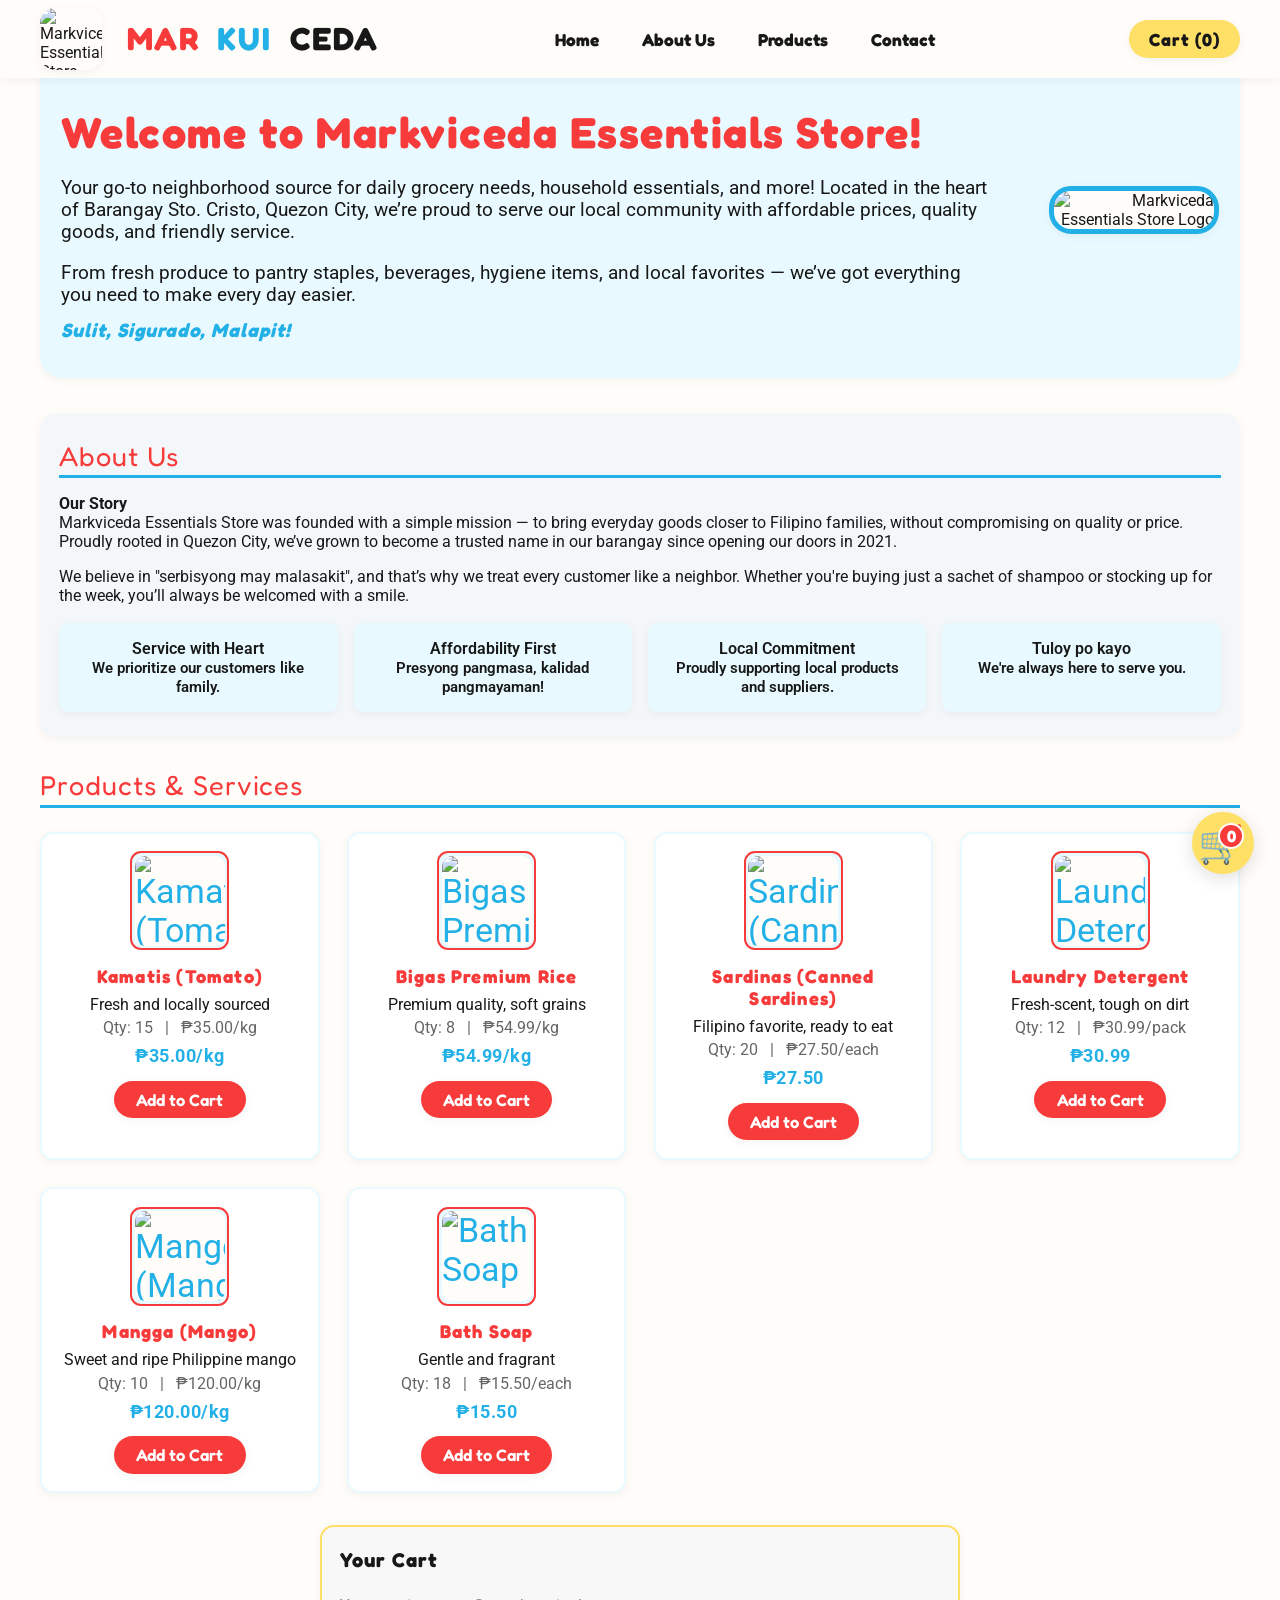
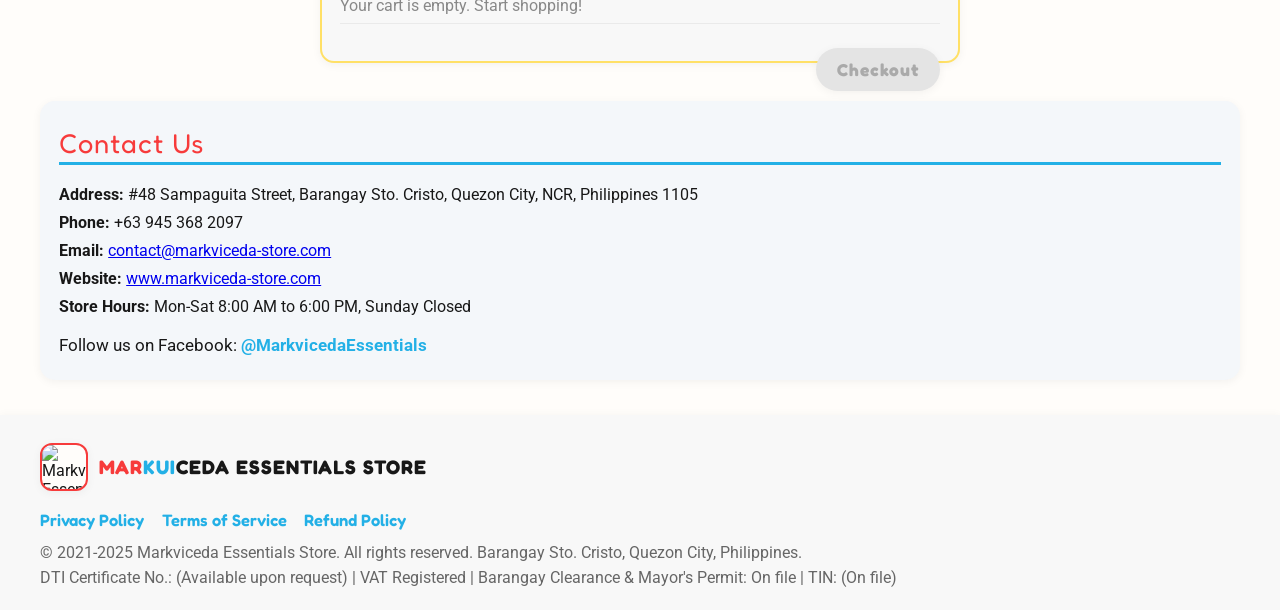
==== index.html @ cd75ea2c "index.html" ====
<!DOCTYPE html>
<html lang="en">
<head>
  <meta charset="UTF-8">
  <title>Markviceda Essentials Store | Grocery Retail Quezon City</title>
  <meta name="viewport" content="width=device-width,initial-scale=1">
  <meta name="description" content="Markviceda Essentials Store is your go-to neighborhood grocery in Quezon City for daily essentials, fresh produce, household items, and more.">
  <link rel="icon" type="image/png" href="image/FAVICON.png">
  <link href="https://fonts.googleapis.com/css2?family=Montserrat:wght@700&family=Fredoka+One&family=Roboto:wght@400;500&display=swap" rel="stylesheet">
  <style>
    :root {
      --primary-red: #f73b3b;
      --primary-blue: #23b0e6;
      --primary-black: #181818;
      --primary-white: #fffdfa;
      --accent-bg: #e8faff;
      --footer-bg: #f8f8f8;
      --cart-yellow: #ffe066;
      --font-title: 'Fredoka One', 'Montserrat', Arial, sans-serif;
      --font-body: 'Roboto', Arial, sans-serif;
      --shadow: 0 2px 10px rgba(0,0,0,0.05);
      --burger-width: 36px;
      --burger-height: 36px;
    }
    html, body {
      height: 100%;
      margin: 0;
      padding: 0;
      box-sizing: border-box;
      background: var(--primary-white);
      color: var(--primary-black);
      font-family: var(--font-body);
      min-height: 100%;
      width: 100%;
    }
    body {
      min-height: 100vh;
      display: flex;
      flex-direction: column;
    }
    /* Sticky header: Lengket tidak bergeser ketika di scroll */
    header {
      background: var(--primary-white);
      box-shadow: var(--shadow);
      width: 100%;
      padding: 0.5rem 0;
      z-index: 9999;
      position: fixed;
      top: 0;
      left: 0;
      right: 0;
      transition: box-shadow 0.2s, background 0.2s;
    }
    .header-spacer {
      height: 83px; /* Adjust according to header height to prevent layout jump */
      width: 100%;
      display: block;
    }
    .container {
      width: 95%;
      max-width: 1200px;
      margin: 0 auto;
    }
    .nav {
      display: flex;
      align-items: center;
      justify-content: space-between;
      gap: 2rem;
      position: relative;
    }
    .nav-logo {
      display: flex;
      align-items: center;
      gap: 1.1rem;
      min-width: 220px;
    }
    .nav-logo img {
      height: 62px;
      width: 62px;
      object-fit: contain;
      border-radius: 15px;
      background: var(--primary-white);
      box-shadow: var(--shadow);
      margin-right: 7px;
    }
    .nav-title {
      font-family: var(--font-title);
      font-size: 2rem;
      font-weight: 700;
      color: var(--primary-black);
      letter-spacing: 2px;
      line-height: 1.05;
    }
    .nav-links {
      display: flex;
      align-items: center;
      gap: 1.2rem;
      transition: max-height 0.25s, opacity 0.2s;
    }
    .nav-links a {
      font-family: var(--font-title);
      color: var(--primary-black);
      text-decoration: none;
      font-size: 1.08rem;
      font-weight: 700;
      padding: 4px 12px 4px 12px;
      border-radius: 12px;
      transition: background 0.18s, color 0.18s;
    }
    .nav-links a:hover {
      background: var(--primary-blue);
      color: #fff;
    }
    .cart-btn {
      background: var(--cart-yellow);
      color: var(--primary-black);
      font-family: var(--font-title);
      border: none;
      padding: 0.52rem 1.25rem;
      border-radius: 24px;
      font-weight: 700;
      font-size: 1.1rem;
      cursor: pointer;
      box-shadow: var(--shadow);
      transition: background 0.18s;
      letter-spacing: 1px;
      margin-left: 1.1rem;
    }
    .cart-btn:hover {
      background: #fff6a0;
    }
    /* Burger Button */
    .burger {
      display: none;
      flex-direction: column;
      justify-content: center;
      align-items: center;
      width: var(--burger-width);
      height: var(--burger-height);
      background: none;
      border: none;
      cursor: pointer;
      z-index: 99;
      margin-left: 0.7rem;
    }
    .burger span {
      display: block;
      height: 4px;
      width: 28px;
      background: var(--primary-black);
      margin: 5px 0;
      border-radius: 3px;
      transition: 0.3s;
    }
    .burger.active span:nth-child(1) {
      transform: translateY(9px) rotate(45deg);
    }
    .burger.active span:nth-child(2) {
      opacity: 0;
    }
    .burger.active span:nth-child(3) {
      transform: translateY(-9px) rotate(-45deg);
    }
    /* Responsive Navigation */
    @media (max-width: 900px) {
      .nav-links {
        position: absolute;
        top: 100%;
        right: 0;
        background: var(--primary-white);
        box-shadow: var(--shadow);
        border-radius: 0 0 16px 16px;
        flex-direction: column;
        align-items: flex-end;
        padding: 0.9rem 1.2rem 0.7rem 1.2rem;
        gap: 0.4rem;
        width: 230px;
        max-height: 0;
        opacity: 0;
        overflow: hidden;
        z-index: 90;
      }
      .nav-links.open {
        max-height: 400px;
        opacity: 1;
        transition: max-height 0.3s, opacity 0.22s;
      }
      .burger {
        display: flex;
      }
      .cart-btn {
        margin-left: 0;
        margin-right: 0.5rem;
      }
    }
    @media (max-width: 700px) {
      .container {
        width: 99%;
      }
      .hero {
        flex-direction: column;
        gap: 1.2rem;
        padding: 1.3rem 0.7rem;
      }
      .hero-img {
        text-align: center;
        margin-top: 1rem;
      }
      .nav-title {
        font-size: 1.4rem;
      }
      .nav-logo img {
        height: 45px;
        width: 45px;
      }
      .header-spacer {
        height: 70px;
      }
    }
    @media (max-width: 480px) {
      .nav-links a {
        margin: 0 0.3rem;
        font-size: 0.97rem;
        padding: 4px 7px;
      }
      .product-card {
        padding: 0.7rem;
      }
      .about, .contact, .cart-section {
        padding: 1rem 0.3rem;
      }
      .section-title {
        font-size: 1.1rem;
      }
      .footer-title {
        font-size: 1.07rem;
      }
      .header-spacer {
        height: 70px;
      }
    }
    main {
      flex: 1;
      width: 100%;
      margin-bottom: 2.5rem;
    }
    /* HERO */
    .hero {
      display: flex;
      flex-wrap: wrap;
      align-items: center;
      gap: 2.5rem;
      background: var(--accent-bg);
      border-radius: 22px;
      padding: 2.2rem 1.3rem;
      box-shadow: var(--shadow);
      margin: 2.2rem auto 2.3rem auto;
      justify-content: space-between;
    }
    .hero-content {
      flex: 1 1 350px;
      min-width: 260px;
      margin-right: 1.3rem;
    }
    .hero-content h1 {
      font-family: var(--font-title);
      font-size: 2.7rem;
      color: var(--primary-red);
      margin-bottom: 1rem;
      letter-spacing: 1.5px;
    }
    .hero-content p {
      font-size: 1.17rem;
      margin-bottom: 0.8rem;
      color: var(--primary-black);
    }
    .tagline {
      font-family: var(--font-title);
      font-size: 1.2rem;
      font-style: italic;
      color: var(--primary-blue);
      font-weight: 700;
      margin-top: 0.5rem;
      letter-spacing: 1px;
    }
    .hero-img {
      flex: 0 0 170px;
      min-width: 140px;
      text-align: right;
      margin-top: 0.5rem;
    }
    .hero-img img {
      width: 150px;
      height: 150px;
      border-radius: 22px;
      background: var(--primary-white);
      box-shadow: var(--shadow);
      border: 5px solid var(--primary-blue);
      object-fit: contain;
    }
    /* Section Titles */
    .section-title {
      font-family: var(--font-title);
      font-size: 1.7rem;
      color: var(--primary-red);
      margin-bottom: 1rem;
      border-bottom: 3px solid var(--primary-blue);
      padding-bottom: 0.2rem;
      letter-spacing: 1px;
    }
    /* ABOUT */
    .about {
      background: #f4f7fa;
      border-radius: 15px;
      padding: 1.6rem 1.2rem;
      margin-bottom: 2rem;
      box-shadow: var(--shadow);
    }
    .about-values {
      margin-top: 1.1rem;
      display: grid;
      grid-template-columns: repeat(auto-fit,minmax(180px,1fr));
      gap: 1rem;
    }
    .about-value {
      background: var(--accent-bg);
      border-radius: 9px;
      padding: 1rem;
      font-size: 1.02rem;
      font-weight: 600;
      font-family: var(--font-body);
      box-shadow: var(--shadow);
      text-align: center;
      color: var(--primary-black);
    }
    /* PRODUCTS */
    .products-list {
      display: grid;
      grid-template-columns: repeat(auto-fit,minmax(220px,1fr));
      gap: 1.7rem;
      margin-top: 1.5rem;
      margin-bottom: 2rem;
    }
    .product-card {
      background: #fff;
      border-radius: 13px;
      box-shadow: var(--shadow);
      padding: 1.1rem;
      display: flex;
      flex-direction: column;
      align-items: center;
      position: relative;
      transition: box-shadow 0.19s;
      border: 2.5px solid var(--accent-bg);
    }
    .product-card:hover {
      box-shadow: 0 3px 14px rgba(35,176,230,0.12);
      border-color: var(--primary-blue);
    }
    .product-img {
      width: 95px;
      height: 95px;
      border-radius: 11px;
      background: var(--accent-bg);
      margin-bottom: 0.9rem;
      display: flex;
      align-items: center;
      justify-content: center;
      font-size: 2.1rem;
      color: var(--primary-blue);
      object-fit: cover;
      border: 2.5px solid var(--primary-red);
    }
    .product-img img {
      width: 90px;
      height: 90px;
      object-fit: cover;
      border-radius: 10px;
      background: var(--primary-white);
      border: none;
    }
    .product-name {
      font-family: var(--font-title);
      font-size: 1.15rem;
      font-weight: 700;
      margin-bottom: 0.5rem;
      color: var(--primary-red);
      text-align: center;
      letter-spacing: 1.2px;
    }
    .product-desc {
      font-size: 1.01rem;
      margin-bottom: 0.3rem;
      text-align: center;
      color: var(--primary-black);
    }
    .product-details {
      font-size: 0.98rem;
      color: #666;
      margin-bottom: 0.5rem;
      text-align: center;
    }
    .product-price {
      font-size: 1.13rem;
      color: var(--primary-blue);
      font-weight: 700;
      margin-bottom: 0.7rem;
      letter-spacing: 0.5px;
    }
    .add-to-cart-btn {
      background: var(--primary-red);
      color: #fff;
      border: none;
      padding: 0.55rem 1.4rem;
      border-radius: 20px;
      cursor: pointer;
      font-family: var(--font-title);
      font-weight: 600;
      font-size: 1.04rem;
      transition: background 0.18s;
      box-shadow: var(--shadow);
      margin-top: 0.2rem;
    }
    .add-to-cart-btn:hover {
      background: var(--primary-blue);
      color: #fff;
    }
    /* CART */
    .cart-section {
      background: var(--footer-bg);
      border-radius: 14px;
      box-shadow: var(--shadow);
      padding: 1.3rem 1.1rem;
      margin-bottom: 2.4rem;
      max-width: 600px;
      margin-left: auto;
      margin-right: auto;
      border: 2.5px solid var(--cart-yellow);
    }
    .cart-title {
      font-family: var(--font-title);
      font-size: 1.25rem;
      color: var(--primary-black);
      margin-bottom: 0.8rem;
      font-weight: 700;
      letter-spacing: 1px;
    }
    .cart-list {
      list-style: none;
      margin-bottom: 1rem;
      padding-left: 0;
    }
    .cart-list li {
      padding: 0.49rem 0;
      border-bottom: 1px solid #eaeaea;
      font-size: 1rem;
      display: flex;
      align-items: center;
      justify-content: space-between;
    }
    .cart-empty {
      color: #888;
      font-size: 1.01rem;
      text-align: center;
    }
    .cart-total {
      font-weight: 700;
      color: var(--primary-red);
      margin-bottom: 0.8rem;
      text-align: right;
      font-size: 1.08rem;
      letter-spacing: 0.3px;
    }
    .checkout-btn {
      background: var(--primary-blue);
      color: #fff;
      border: none;
      padding: 0.7rem 1.3rem;
      border-radius: 22px;
      font-family: var(--font-title);
      font-weight: 700;
      cursor: pointer;
      box-shadow: var(--shadow);
      transition: background 0.18s;
      font-size: 1.08rem;
      float: right;
      margin-top: 0.5rem;
      letter-spacing: 1px;
    }
    .checkout-btn:disabled {
      background: #e4e4e4;
      color: #aaa;
      cursor: not-allowed;
    }
    /* CONTACT */
    .contact {
      background: #f4f7fa;
      border-radius: 15px;
      padding: 1.6rem 1.2rem;
      margin-bottom: 2.2rem;
      box-shadow: var(--shadow);
    }
    .contact-info {
      font-size: 1.03rem;
      margin-bottom: 0.6rem;
      line-height: 1.7;
      color: var(--primary-black);
    }
    .contact-social {
      margin-top: 0.85rem;
      font-size: 1.05rem;
      color: var(--primary-black);
    }
    .contact-social a {
      color: var(--primary-blue);
      text-decoration: none;
      font-weight: 700;
      transition: color 0.18s;
    }
    .contact-social a:hover {
      color: var(--primary-red);
    }
    /* Footer */
    footer {
      background: var(--footer-bg);
      padding: 1.7rem 0 1.1rem 0;
      box-shadow: 0 -1px 8px rgba(0,0,0,0.03);
      width: 100%;
      margin-top: auto;
    }
    .footer-container {
      width: 95%;
      max-width: 1200px;
      margin: auto;
      display: flex;
      flex-wrap: wrap;
      justify-content: space-between;
      align-items: flex-start;
      font-size: 1.03rem;
      gap: 1rem;
    }
    .footer-logo {
      margin-right: 1.2rem;
      display: flex;
      align-items: center;
      gap: 0.4rem;
    }
    .footer-logo img {
      height: 44px;
      width: 44px;
      object-fit: contain;
      background: var(--primary-white);
      border-radius: 12px;
      box-shadow: var(--shadow);
      border: 2px solid var(--primary-red);
    }
    .footer-title {
      font-family: var(--font-title);
      font-size: 1.22rem;
      font-weight: 700;
      color: var(--primary-black);
      letter-spacing: 1px;
      margin-left: 5px;
    }
    .footer-links {
      display: flex;
      gap: 1.1rem;
      margin-bottom: 0.8rem;
      margin-top: 0.2rem;
      flex-wrap: wrap;
    }
    .footer-links a {
      color: var(--primary-blue);
      text-decoration: none;
      font-weight: 600;
      transition: color 0.15s;
      font-family: var(--font-title);
      font-size: 1.03rem;
    }
    .footer-links a:hover {
      color: var(--primary-red);
      text-decoration: underline;
    }
    .footer-info {
      color: #666;
      margin-bottom: 0.38rem;
      font-size: 1.01rem;
    }
    /* Floating Cart Button */
    .cart-float-btn {
      position: fixed;
      bottom: 26px;
      right: 26px;
      z-index: 10002;
      background: var(--cart-yellow);
      color: var(--primary-black);
      font-family: var(--font-title);
      border: none;
      border-radius: 50%;
      width: 62px;
      height: 62px;
      box-shadow: 0 4px 18px rgba(0,0,0,0.13);
      display: flex;
      align-items: center;
      justify-content: center;
      font-size: 2rem;
      font-weight: 700;
      cursor: pointer;
      transition: background 0.18s, box-shadow 0.18s;
      outline: none;
    }
    .cart-float-btn:hover {
      background: #fff6a0;
      box-shadow: 0 4px 20px rgba(247,59,59,0.11);
    }
    .cart-float-btn .cart-float-icon {
      font-size: 2.3rem;
      margin-right: 0.2rem;
    }
    .cart-float-btn .cart-float-count {
      position: absolute;
      top: 11px;
      right: 10px;
      background: var(--primary-red);
      color: #fff;
      font-size: 1.02rem;
      font-family: var(--font-title);
      border-radius: 50%;
      width: 22px;
      height: 22px;
      display: flex;
      align-items: center;
      justify-content: center;
      font-weight: bold;
      border: 2px solid #fffdfa;
      pointer-events: none;
    }
    /* Popup Cart */
    .cart-popup-overlay {
      display: none;
      position: fixed;
      z-index: 10003;
      left: 0;
      top: 0;
      width: 100vw;
      height: 100vh;
      background: rgba(24,24,24,0.17);
      justify-content: center;
      align-items: flex-end;
      transition: opacity 0.22s;
    }
    .cart-popup-overlay.active {
      display: flex;
      opacity: 1;
    }
    .cart-popup {
      background: var(--primary-white);
      border-radius: 18px 18px 0 0;
      box-shadow: 0 -4px 32px rgba(35,176,230,0.13);
      max-width: 390px;
      width: 98vw;
      padding: 2rem 1.2rem 1.3rem 1.2rem;
      margin-bottom: 0;
      position: relative;
      animation: popupUp 0.25s;
    }
    @keyframes popupUp {
      0% {transform: translateY(40px); opacity: 0;}
      100% {transform: translateY(0); opacity: 1;}
    }
    .cart-popup-title {
      font-family: var(--font-title);
      font-size: 1.25rem;
      color: var(--primary-black);
      margin-bottom: 0.7rem;
      font-weight: 700;
      letter-spacing: 1px;
      text-align: left;
    }
    .cart-popup-list {
      list-style: none;
      margin-bottom: 1rem;
      padding-left: 0;
      max-height: 200px;
      overflow-y: auto;
    }
    .cart-popup-list li {
      padding: 0.48rem 0;
      border-bottom: 1px solid #eaeaea;
      font-size: 1rem;
      display: flex;
      align-items: center;
      justify-content: space-between;
    }
    .cart-popup-empty {
      color: #888;
      font-size: 1.01rem;
      text-align: center;
      margin-bottom: 1rem;
    }
    .cart-popup-total {
      font-weight: 700;
      color: var(--primary-red);
      margin-bottom: 0.7rem;
      text-align: right;
      font-size: 1.08rem;
      letter-spacing: 0.3px;
    }
    .cart-popup-actions {
      display: flex;
      justify-content: flex-end;
      gap: 0.7rem;
      margin-top: 0.7rem;
    }
    .cart-popup-close-btn,
    .cart-popup-checkout-btn {
      background: var(--primary-blue);
      color: #fff;
      border: none;
      padding: 0.7rem 1.3rem;
      border-radius: 22px;
      font-family: var(--font-title);
      font-weight: 700;
      cursor: pointer;
      box-shadow: var(--shadow);
      transition: background 0.18s;
      font-size: 1.08rem;
      letter-spacing: 1px;
    }
    .cart-popup-close-btn:hover {
      background: var(--primary-red);
    }
    .cart-popup-checkout-btn:disabled {
      background: #e4e4e4;
      color: #aaa;
      cursor: not-allowed;
    }
    .cart-popup-checkout-btn:hover:enabled {
      background: var(--primary-red);
    }
    .cart-popup-remove-btn {
      background: var(--primary-red);
      color: #fff;
      border: none;
      border-radius: 50%;
      width: 28px;
      height: 28px;
      display: inline-flex;
      align-items: center;
      justify-content: center;
      font-size: 1.1rem;
      margin-left: 8px;
      cursor: pointer;
      transition: background 0.18s;
    }
    .cart-popup-remove-btn:hover {
      background: var(--primary-blue);
    }
  </style>
</head>
<body>
  <header id="sticky-header">
    <div class="container nav">
      <div class="nav-logo">
        <img src="image/LOGO.png" alt="Markviceda Essentials Store Logo">
        <span class="nav-title" style="color:#f73b3b;">MAR</span>
        <span class="nav-title" style="color:#23b0e6;">KUI</span>
        <span class="nav-title" style="color:#181818;">CEDA</span>
      </div>
      <button class="burger" id="burger-btn" aria-label="Open Navigation" aria-expanded="false">
        <span></span>
        <span></span>
        <span></span>
      </button>
      <nav class="nav-links" id="nav-links">
        <a href="#home">Home</a>
        <a href="#about">About Us</a>
        <a href="#products">Products</a>
        <a href="#contact">Contact</a>
      </nav>
      <button class="cart-btn" onclick="document.getElementById('cart-section').scrollIntoView({behavior:'smooth'});">Cart (<span id="cart-count">0</span>)</button>
    </div>
  </header>
  <div class="header-spacer"></div>
  <!-- Floating Cart Button -->
  <button class="cart-float-btn" id="cart-float-btn" aria-label="Cart">
    <span class="cart-float-icon">&#128722;</span>
    <span class="cart-float-count" id="cart-float-count">0</span>
  </button>
  <!-- Cart Pop-up -->
  <div class="cart-popup-overlay" id="cart-popup-overlay">
    <div class="cart-popup" role="dialog" aria-modal="true" aria-labelledby="cart-popup-title">
      <div class="cart-popup-title" id="cart-popup-title">Shopping Cart Total</div>
      <ul class="cart-popup-list" id="cart-popup-list">
        <li class="cart-popup-empty">Your cart is empty. Start shopping!</li>
      </ul>
      <div class="cart-popup-total" id="cart-popup-total"></div>
      <div class="cart-popup-actions">
        <button class="cart-popup-close-btn" id="cart-popup-close-btn">Close</button>
        <button class="cart-popup-checkout-btn" id="cart-popup-checkout-btn" disabled>Checkout</button>
      </div>
    </div>
  </div>
  <main class="container">
    <!-- HERO / HOMEPAGE -->
    <section class="hero" id="home">
      <div class="hero-content">
        <h1>Welcome to Markviceda Essentials Store!</h1>
        <p>Your go-to neighborhood source for daily grocery needs, household essentials, and more! Located in the heart of Barangay Sto. Cristo, Quezon City, we’re proud to serve our local community with affordable prices, quality goods, and friendly service.</p>
        <p>From fresh produce to pantry staples, beverages, hygiene items, and local favorites — we’ve got everything you need to make every day easier.</p>
        <div class="tagline">Sulit, Sigurado, Malapit!</div>
      </div>
      <div class="hero-img">
        <img src="image/LOGO.png" alt="Markviceda Essentials Store Logo">
      </div>
    </section>
    <!-- ABOUT US -->
    <section class="about" id="about">
      <div class="section-title">About Us</div>
      <p>
        <strong>Our Story</strong><br>
        Markviceda Essentials Store was founded with a simple mission — to bring everyday goods closer to Filipino families, without compromising on quality or price. Proudly rooted in Quezon City, we’ve grown to become a trusted name in our barangay since opening our doors in 2021.
      </p>
      <p>
        We believe in "serbisyong may malasakit", and that’s why we treat every customer like a neighbor. Whether you're buying just a sachet of shampoo or stocking up for the week, you’ll always be welcomed with a smile.
      </p>
      <div class="about-values">
        <div class="about-value">Service with Heart<br><span style="font-size:0.96rem;">We prioritize our customers like family.</span></div>
        <div class="about-value">Affordability First<br><span style="font-size:0.96rem;">Presyong pangmasa, kalidad pangmayaman!</span></div>
        <div class="about-value">Local Commitment<br><span style="font-size:0.96rem;">Proudly supporting local products and suppliers.</span></div>
        <div class="about-value">Tuloy po kayo<br><span style="font-size:0.96rem;">We're always here to serve you.</span></div>
      </div>
    </section>
    <!-- PRODUCTS -->
    <section id="products">
      <div class="section-title">Products & Services</div>
      <div class="products-list">
        <!-- Product Card 1 -->
        <div class="product-card">
          <div class="product-img">
            <img src="image/placeholder1.png" alt="Kamatis (Tomato)">
          </div>
          <div class="product-name">Kamatis (Tomato)</div>
          <div class="product-desc">Fresh and locally sourced</div>
          <div class="product-details">Qty: 15 &nbsp; | &nbsp; ₱35.00/kg</div>
          <div class="product-price">₱35.00/kg</div>
          <button class="add-to-cart-btn" data-name="Kamatis (Tomato)" data-price="35.00">Add to Cart</button>
        </div>
        <!-- Product Card 2 -->
        <div class="product-card">
          <div class="product-img">
            <img src="image/placeholder2.png" alt="Bigas Premium Rice">
          </div>
          <div class="product-name">Bigas Premium Rice</div>
          <div class="product-desc">Premium quality, soft grains</div>
          <div class="product-details">Qty: 8 &nbsp; | &nbsp; ₱54.99/kg</div>
          <div class="product-price">₱54.99/kg</div>
          <button class="add-to-cart-btn" data-name="Bigas Premium Rice" data-price="54.99">Add to Cart</button>
        </div>
        <!-- Product Card 3 -->
        <div class="product-card">
          <div class="product-img">
            <img src="image/placeholder3.png" alt="Sardinas (Canned Sardines)">
          </div>
          <div class="product-name">Sardinas (Canned Sardines)</div>
          <div class="product-desc">Filipino favorite, ready to eat</div>
          <div class="product-details">Qty: 20 &nbsp; | &nbsp; ₱27.50/each</div>
          <div class="product-price">₱27.50</div>
          <button class="add-to-cart-btn" data-name="Sardinas (Canned Sardines)" data-price="27.50">Add to Cart</button>
        </div>
        <!-- Product Card 4 -->
        <div class="product-card">
          <div class="product-img">
            <img src="image/placeholder4.png" alt="Laundry Detergent">
          </div>
          <div class="product-name">Laundry Detergent</div>
          <div class="product-desc">Fresh-scent, tough on dirt</div>
          <div class="product-details">Qty: 12 &nbsp; | &nbsp; ₱30.99/pack</div>
          <div class="product-price">₱30.99</div>
          <button class="add-to-cart-btn" data-name="Laundry Detergent" data-price="30.99">Add to Cart</button>
        </div>
        <!-- Product Card 5 -->
        <div class="product-card">
          <div class="product-img">
            <img src="image/placeholder5.png" alt="Mangga (Mango)">
          </div>
          <div class="product-name">Mangga (Mango)</div>
          <div class="product-desc">Sweet and ripe Philippine mango</div>
          <div class="product-details">Qty: 10 &nbsp; | &nbsp; ₱120.00/kg</div>
          <div class="product-price">₱120.00/kg</div>
          <button class="add-to-cart-btn" data-name="Mangga (Mango)" data-price="120.00">Add to Cart</button>
        </div>
        <!-- Product Card 6 -->
        <div class="product-card">
          <div class="product-img">
            <img src="image/placeholder6.png" alt="Bath Soap">
          </div>
          <div class="product-name">Bath Soap</div>
          <div class="product-desc">Gentle and fragrant</div>
          <div class="product-details">Qty: 18 &nbsp; | &nbsp; ₱15.50/each</div>
          <div class="product-price">₱15.50</div>
          <button class="add-to-cart-btn" data-name="Bath Soap" data-price="15.50">Add to Cart</button>
        </div>
      </div>
    </section>
    <!-- CART SECTION -->
    <section class="cart-section" id="cart-section">
      <div class="cart-title">Your Cart</div>
      <ul class="cart-list" id="cart-list">
        <li class="cart-empty">Your cart is empty. Start shopping!</li>
      </ul>
      <div class="cart-total" id="cart-total"></div>
      <button class="checkout-btn" id="checkout-btn" disabled onclick="window.location.href='order-summary.html';">Checkout</button>
    </section>
    <!-- CONTACT US -->
    <section class="contact" id="contact">
      <div class="section-title">Contact Us</div>
      <div class="contact-info">
        <strong>Address:</strong> #48 Sampaguita Street, Barangay Sto. Cristo, Quezon City, NCR, Philippines 1105<br>
        <strong>Phone:</strong> +63 945 368 2097<br>
        <strong>Email:</strong> <a href="mailto:contact@markviceda-store.com">contact@markviceda-store.com</a><br>
        <strong>Website:</strong> <a href="https://www.markviceda-store.com" target="_blank">www.markviceda-store.com</a><br>
        <strong>Store Hours:</strong> Mon-Sat 8:00 AM to 6:00 PM, Sunday Closed
      </div>
      <div class="contact-social">
        Follow us on Facebook: <a href="https://facebook.com/MarkvicedaEssentials" target="_blank">@MarkvicedaEssentials</a>
      </div>
    </section>
  </main>
  <footer>
    <div class="footer-container">
      <div class="footer-logo">
        <img src="image/LOGO.png" alt="Markviceda Essentials Store Logo">
        <span class="footer-title"><span style="color:#f73b3b;">MAR</span><span style="color:#23b0e6;">KUI</span><span style="color:#181818;">CEDA</span> ESSENTIALS STORE</span>
      </div>
      <div>
        <div class="footer-links">
          <a href="privacy-policy.html">Privacy Policy</a>
          <a href="terms.html">Terms of Service</a>
          <a href="refund-policy.html">Refund Policy</a>
        </div>
        <div class="footer-info">
          &copy; 2021-2025 Markviceda Essentials Store. All rights reserved. Barangay Sto. Cristo, Quezon City, Philippines.
        </div>
        <div class="footer-info">
          DTI Certificate No.: (Available upon request) | VAT Registered | Barangay Clearance & Mayor's Permit: On file | TIN: (On file)
        </div>
      </div>
    </div>
  </footer>
  <script>
    // Burger menu functionality
    const burgerBtn = document.getElementById('burger-btn');
    const navLinks = document.getElementById('nav-links');
    burgerBtn.addEventListener('click', function() {
      burgerBtn.classList.toggle('active');
      navLinks.classList.toggle('open');
      let expanded = burgerBtn.getAttribute('aria-expanded') === 'true' ? 'false' : 'true';
      burgerBtn.setAttribute('aria-expanded', expanded);
    });
    document.addEventListener('click', function(event) {
      if (
        navLinks.classList.contains('open') &&
        !navLinks.contains(event.target) &&
        event.target !== burgerBtn
      ) {
        navLinks.classList.remove('open');
        burgerBtn.classList.remove('active');
        burgerBtn.setAttribute('aria-expanded', 'false');
      }
    });
    navLinks.querySelectorAll('a').forEach(link => {
      link.addEventListener('click', () => {
        if (navLinks.classList.contains('open')) {
          navLinks.classList.remove('open');
          burgerBtn.classList.remove('active');
          burgerBtn.setAttribute('aria-expanded', 'false');
        }
      });
    });

    // Floating Cart Button & Pop-up
    const cartFloatBtn = document.getElementById('cart-float-btn');
    const cartPopupOverlay = document.getElementById('cart-popup-overlay');
    const cartPopupCloseBtn = document.getElementById('cart-popup-close-btn');
    const cartPopupCheckoutBtn = document.getElementById('cart-popup-checkout-btn');
    const cartPopupList = document.getElementById('cart-popup-list');
    const cartPopupTotal = document.getElementById('cart-popup-total');
    const cartFloatCount = document.getElementById('cart-float-count');
    cartFloatBtn.addEventListener('click', function() {
      cartPopupOverlay.classList.add('active');
      document.body.style.overflow = 'hidden';
      updateCartPopup();
    });
    cartPopupCloseBtn.addEventListener('click', function() {
      cartPopupOverlay.classList.remove('active');
      document.body.style.overflow = '';
    });
    cartPopupOverlay.addEventListener('click', function(e) {
      if (e.target === cartPopupOverlay) {
        cartPopupOverlay.classList.remove('active');
        document.body.style.overflow = '';
      }
    });
    cartPopupCheckoutBtn.addEventListener('click', function() {
      cartPopupOverlay.classList.remove('active');
      document.body.style.overflow = '';
      window.location.href='order-summary.html';
    });
    function removeCartPopupItem(idx) {
      cart.splice(idx, 1);
      updateCartDisplay();
    }
    function updateCartPopup() {
      cartPopupList.innerHTML = '';
      let total = 0;
      if (cart.length === 0) {
        cartPopupList.innerHTML = '<li class="cart-popup-empty">Your cart is empty. Start shopping!</li>';
        cartPopupTotal.innerHTML = '';
        cartPopupCheckoutBtn.disabled = true;
        return;
      }
      cart.forEach((item, idx) => {
        total += item.price * item.qty;
        cartPopupList.innerHTML += `<li>
          <span>${item.name} <span style="color:#aaa;font-size:0.95em;">x${item.qty}</span></span>
          <span>₱${(item.price * item.qty).toFixed(2)}
            <button class="cart-popup-remove-btn" title="Remove" onclick="removeCartPopupItem(${idx})">&#10005;</button>
          </span>
        </li>`;
      });
      cartPopupTotal.innerHTML = `Total: ₱${total.toFixed(2)}`;
      cartPopupCheckoutBtn.disabled = false;
    }

    // Simple Cart JS
    const cart = [];
    function updateCartDisplay() {
      const cartList = document.getElementById('cart-list');
      const cartTotal = document.getElementById('cart-total');
      const checkoutBtn = document.getElementById('checkout-btn');
      const cartCount = document.getElementById('cart-count');
      cartList.innerHTML = '';
      if (cart.length === 0) {
        cartList.innerHTML = '<li class="cart-empty">Your cart is empty. Start shopping!</li>';
        cartTotal.innerHTML = '';
        checkoutBtn.disabled = true;
        cartCount.textContent = '0';
        cartFloatCount.textContent = '0';
        updateCartPopup();
        return;
      }
      let total = 0;
      cart.forEach((item, idx) => {
        total += item.price * item.qty;
        cartList.innerHTML += `<li>
          <span>${item.name} <span style="color:#aaa;font-size:0.95em;">x${item.qty}</span></span>
          <span>₱${(item.price * item.qty).toFixed(2)} 
            <button style="margin-left:8px;font-size:0.92em;background:none;border:none;color:#f73b3b;cursor:pointer;" onclick="removeCartItem(${idx})">&#10005;</button>
          </span>
        </li>`;
      });
      cartTotal.innerHTML = `Total: ₱${total.toFixed(2)}`;
      checkoutBtn.disabled = false;
      cartCount.textContent = cart.reduce((sum, i) => sum + i.qty, 0);
      cartFloatCount.textContent = cart.reduce((sum, i) => sum + i.qty, 0);
      updateCartPopup();
    }
    function addToCart(name, price) {
      const existing = cart.find(item => item.name === name);
      if (existing) {
        existing.qty += 1;
      } else {
        cart.push({ name, price: parseFloat(price), qty: 1 });
      }
      updateCartDisplay();
    }
    function removeCartItem(idx) {
      cart.splice(idx, 1);
      updateCartDisplay();
    }
    document.querySelectorAll('.add-to-cart-btn').forEach(btn => {
      btn.addEventListener('click', function() {
        addToCart(this.dataset.name, this.dataset.price);
      });
    });
    updateCartDisplay();

    // Expose removeCartPopupItem to global for inline onclick
    window.removeCartPopupItem = removeCartPopupItem;
  </script>
</body>
</html>
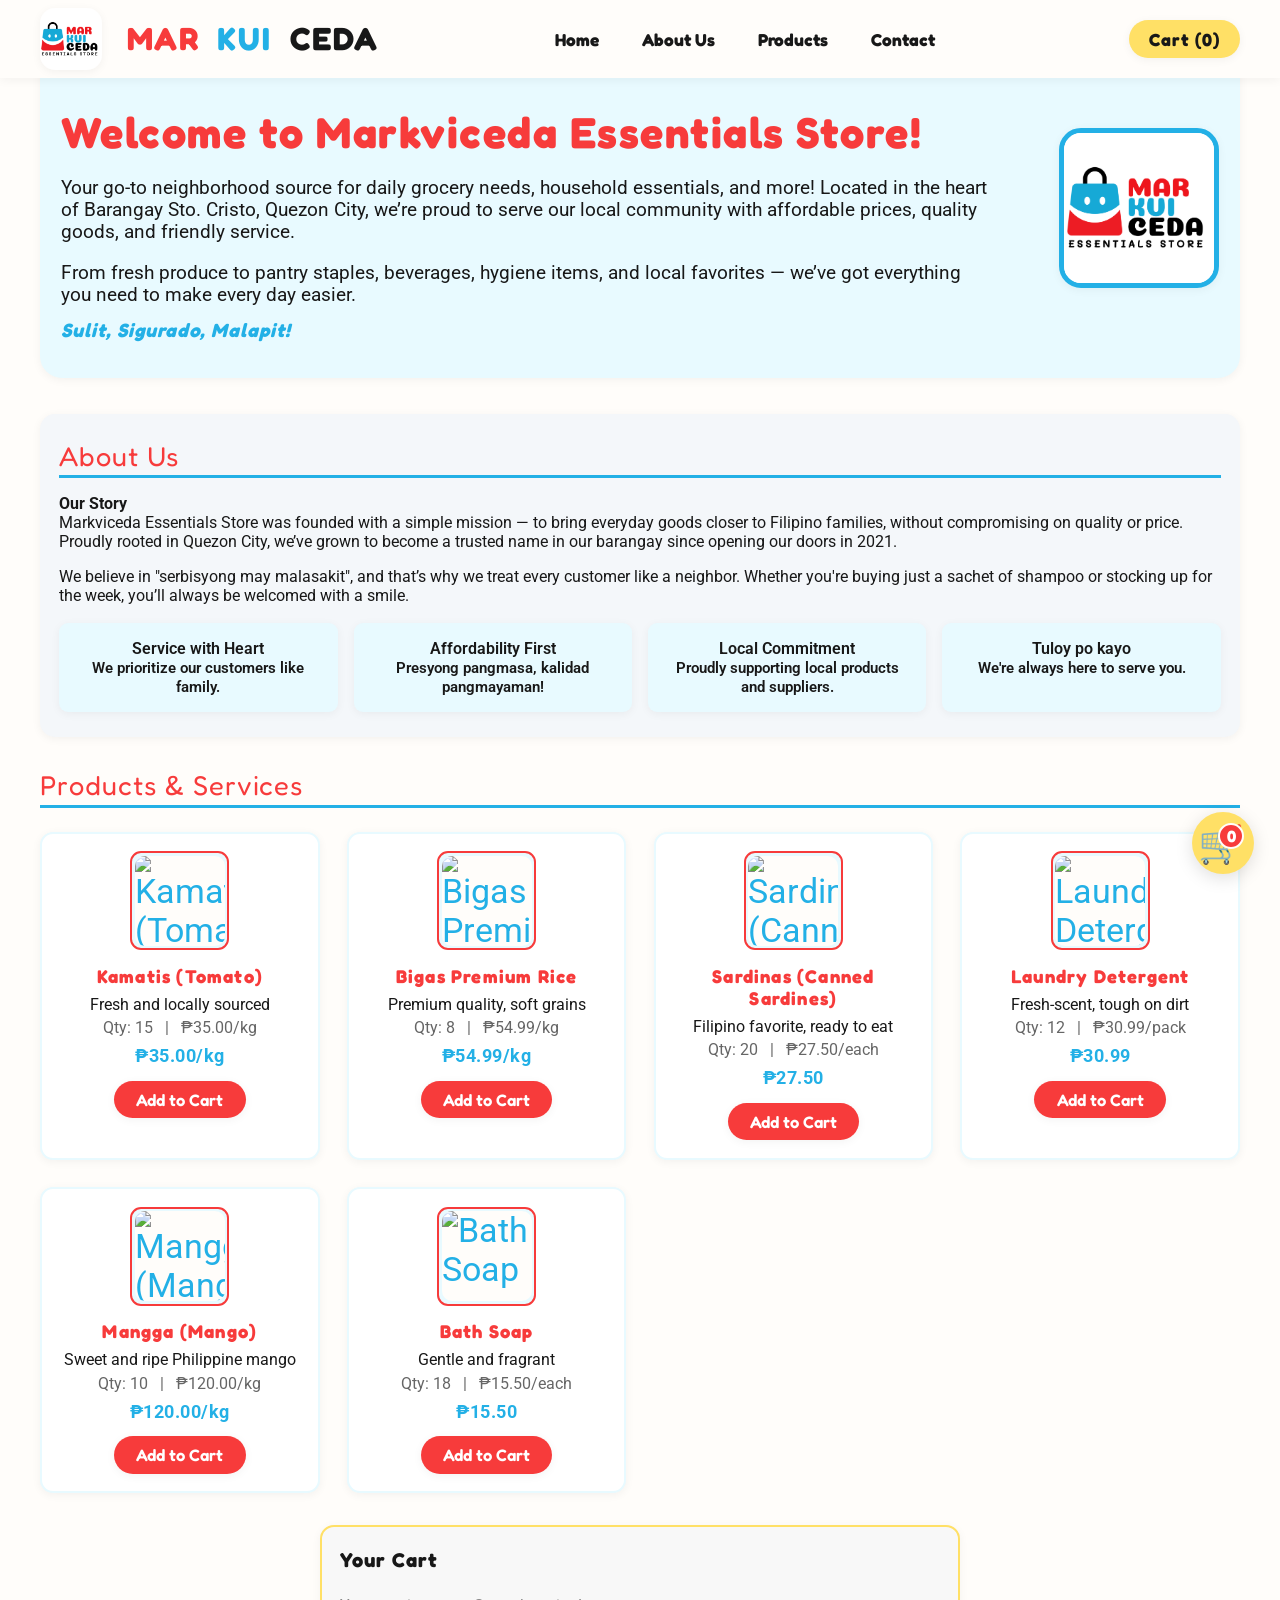
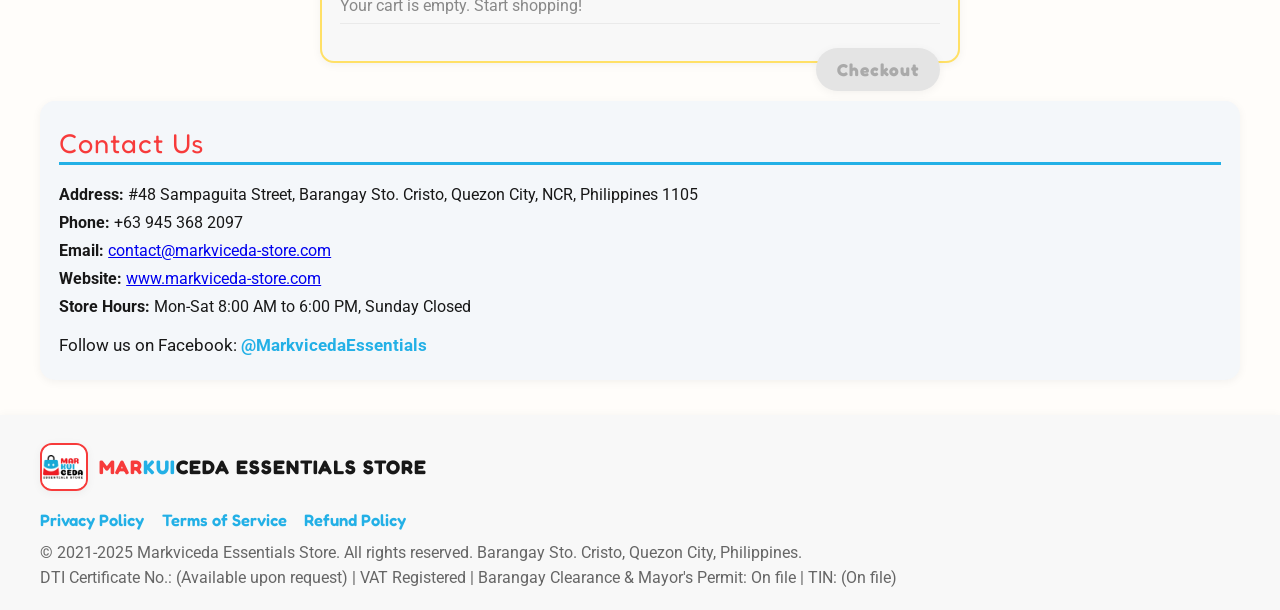
==== commit ba6e629d: "Update index.html" ====
--- a/index.html
+++ b/index.html
@@ -5,7 +5,7 @@
   <title>Markviceda Essentials Store | Grocery Retail Quezon City</title>
   <meta name="viewport" content="width=device-width,initial-scale=1">
   <meta name="description" content="Markviceda Essentials Store is your go-to neighborhood grocery in Quezon City for daily essentials, fresh produce, household items, and more.">
-  <link rel="icon" type="image/png" href="image/FAVICON.png">
+  <link rel="icon" type="image/png" href="image/LOGO.png">
   <link href="https://fonts.googleapis.com/css2?family=Montserrat:wght@700&family=Fredoka+One&family=Roboto:wght@400;500&display=swap" rel="stylesheet">
   <style>
     :root {
@@ -838,7 +838,7 @@
         <!-- Product Card 1 -->
         <div class="product-card">
           <div class="product-img">
-            <img src="image/placeholder1.png" alt="Kamatis (Tomato)">
+            <img src="image/Pictures1.png" alt="Kamatis (Tomato)">
           </div>
           <div class="product-name">Kamatis (Tomato)</div>
           <div class="product-desc">Fresh and locally sourced</div>
@@ -849,7 +849,7 @@
         <!-- Product Card 2 -->
         <div class="product-card">
           <div class="product-img">
-            <img src="image/placeholder2.png" alt="Bigas Premium Rice">
+            <img src="image/Pictures2.png" alt="Bigas Premium Rice">
           </div>
           <div class="product-name">Bigas Premium Rice</div>
           <div class="product-desc">Premium quality, soft grains</div>
@@ -860,7 +860,7 @@
         <!-- Product Card 3 -->
         <div class="product-card">
           <div class="product-img">
-            <img src="image/placeholder3.png" alt="Sardinas (Canned Sardines)">
+            <img src="image/Pictures3.png" alt="Sardinas (Canned Sardines)">
           </div>
           <div class="product-name">Sardinas (Canned Sardines)</div>
           <div class="product-desc">Filipino favorite, ready to eat</div>
@@ -871,7 +871,7 @@
         <!-- Product Card 4 -->
         <div class="product-card">
           <div class="product-img">
-            <img src="image/placeholder4.png" alt="Laundry Detergent">
+            <img src="image/Pictures4.png" alt="Laundry Detergent">
           </div>
           <div class="product-name">Laundry Detergent</div>
           <div class="product-desc">Fresh-scent, tough on dirt</div>
@@ -882,7 +882,7 @@
         <!-- Product Card 5 -->
         <div class="product-card">
           <div class="product-img">
-            <img src="image/placeholder5.png" alt="Mangga (Mango)">
+            <img src="image/Pictures5.png" alt="Mangga (Mango)">
           </div>
           <div class="product-name">Mangga (Mango)</div>
           <div class="product-desc">Sweet and ripe Philippine mango</div>
@@ -893,7 +893,7 @@
         <!-- Product Card 6 -->
         <div class="product-card">
           <div class="product-img">
-            <img src="image/placeholder6.png" alt="Bath Soap">
+            <img src="image/Pictures6.png" alt="Bath Soap">
           </div>
           <div class="product-name">Bath Soap</div>
           <div class="product-desc">Gentle and fragrant</div>
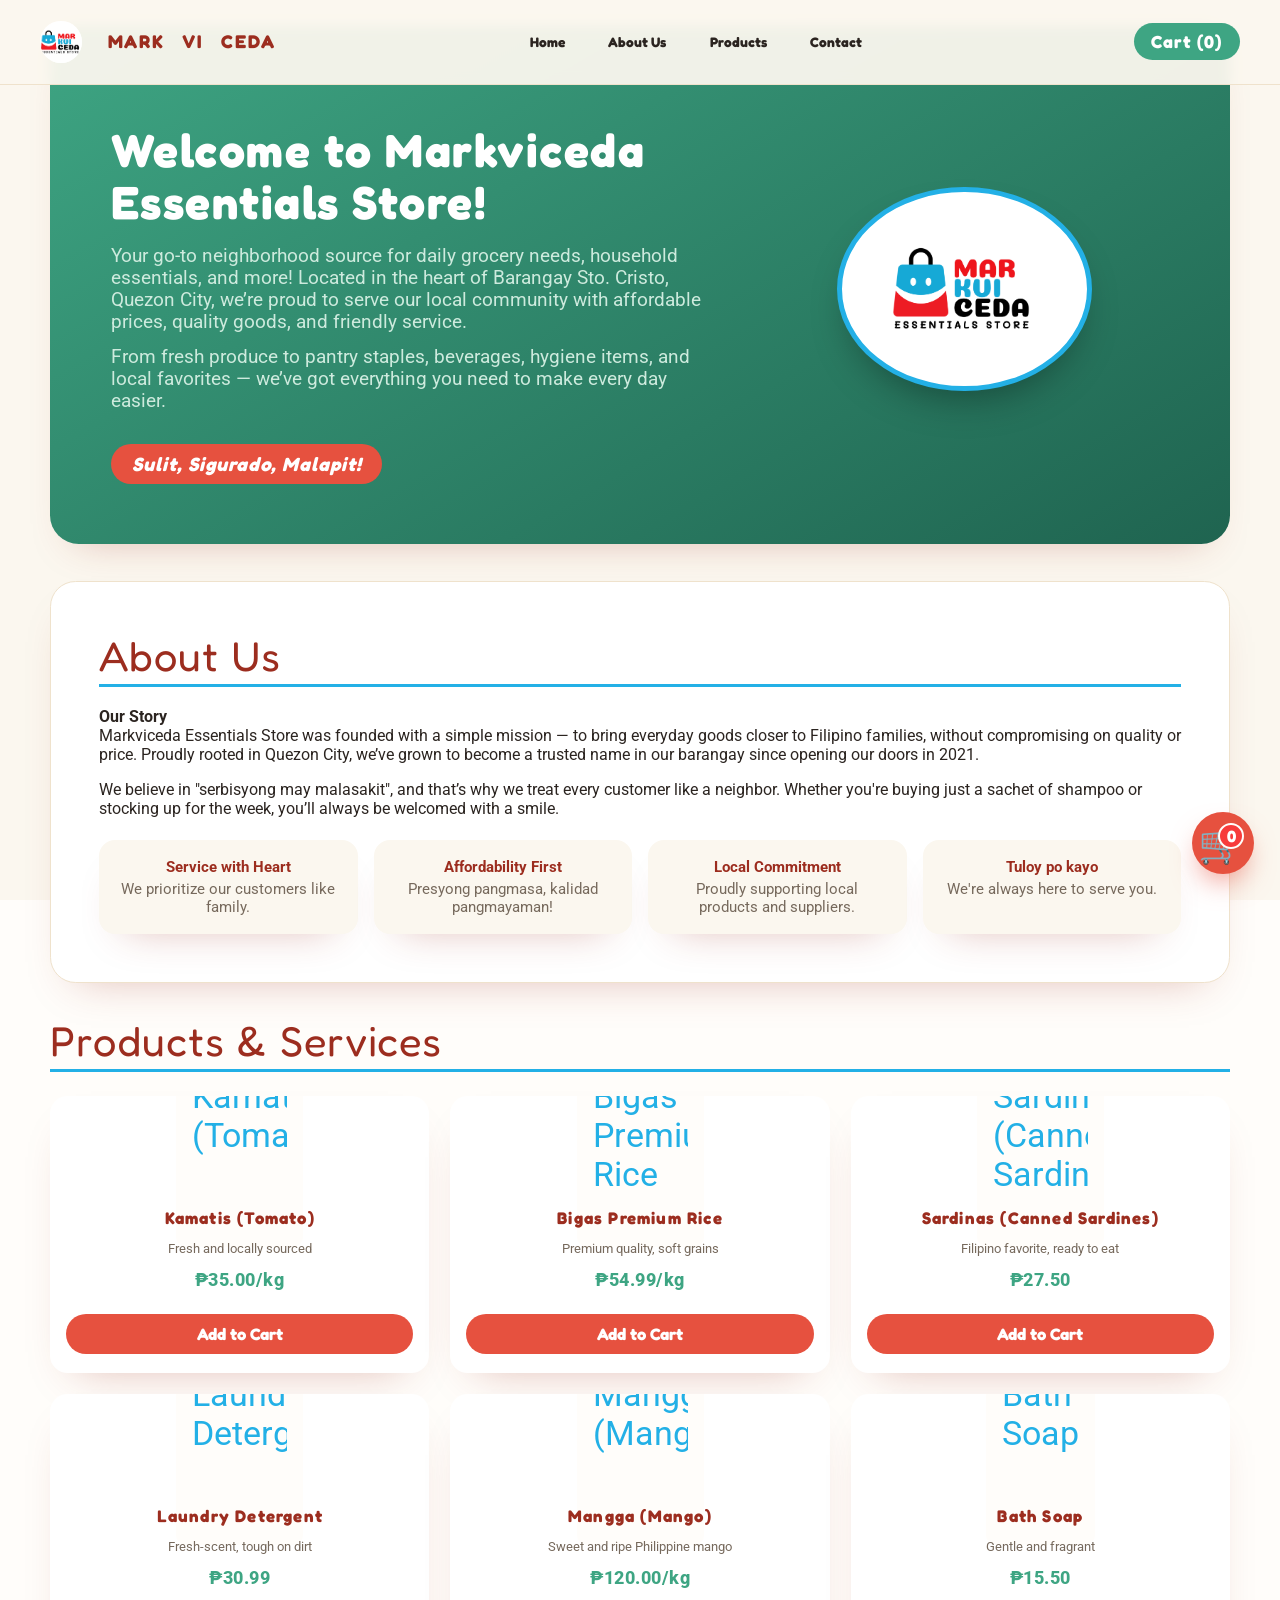
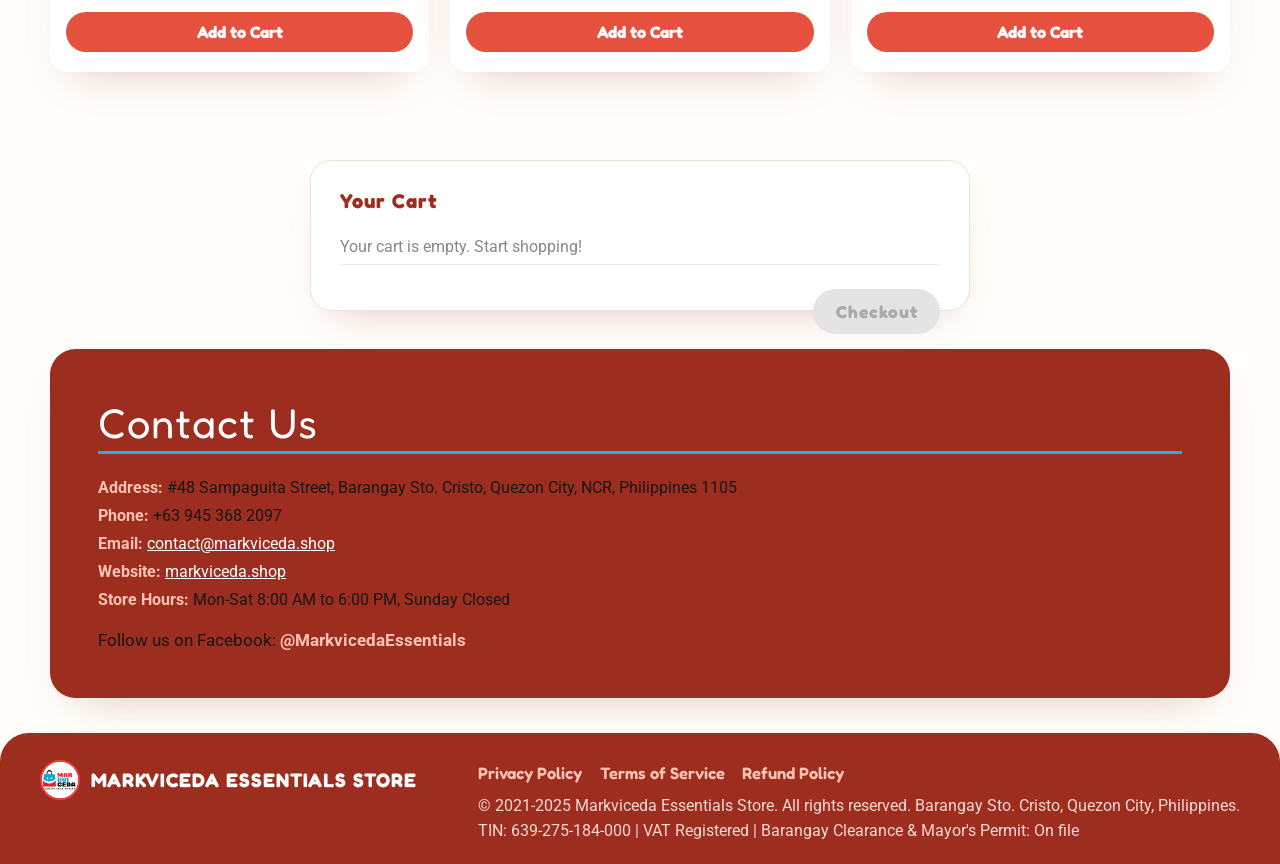
==== commit 1de82c59: "Update site content and fix business registration data Co-Authored-By: Claude Sonnet 5 <noreply@anth" ====
--- a/index.html
+++ b/index.html
@@ -7,6 +7,9 @@
   <meta name="description" content="Markviceda Essentials Store is your go-to neighborhood grocery in Quezon City for daily essentials, fresh produce, household items, and more.">
   <link rel="icon" type="image/png" href="image/LOGO.png">
   <link href="https://fonts.googleapis.com/css2?family=Montserrat:wght@700&family=Fredoka+One&family=Roboto:wght@400;500&display=swap" rel="stylesheet">
+  <link rel="preconnect" href="https://fonts.googleapis.com">
+  <link rel="preconnect" href="https://fonts.gstatic.com" crossorigin>
+  <link href="https://fonts.googleapis.com/css2?family=Fredoka:wght@500;600;700&display=swap" rel="stylesheet">
   <style>
     :root {
       --primary-red: #f73b3b;
@@ -757,14 +760,15 @@
       background: var(--primary-blue);
     }
   </style>
+  <link rel="stylesheet" href="polish.css">
 </head>
 <body>
   <header id="sticky-header">
     <div class="container nav">
       <div class="nav-logo">
         <img src="image/LOGO.png" alt="Markviceda Essentials Store Logo">
-        <span class="nav-title" style="color:#f73b3b;">MAR</span>
-        <span class="nav-title" style="color:#23b0e6;">KUI</span>
+        <span class="nav-title" style="color:#f73b3b;">MARK</span>
+        <span class="nav-title" style="color:#23b0e6;">VI</span>
         <span class="nav-title" style="color:#181818;">CEDA</span>
       </div>
       <button class="burger" id="burger-btn" aria-label="Open Navigation" aria-expanded="false">
@@ -918,8 +922,8 @@
       <div class="contact-info">
         <strong>Address:</strong> #48 Sampaguita Street, Barangay Sto. Cristo, Quezon City, NCR, Philippines 1105<br>
         <strong>Phone:</strong> +63 945 368 2097<br>
-        <strong>Email:</strong> <a href="mailto:contact@markviceda-store.com">contact@markviceda-store.com</a><br>
-        <strong>Website:</strong> <a href="https://www.markviceda-store.com" target="_blank">www.markviceda-store.com</a><br>
+        <strong>Email:</strong> <a href="mailto:contact@markviceda.shop">contact@markviceda.shop</a><br>
+        <strong>Website:</strong> <a href="https://markviceda.shop" target="_blank">markviceda.shop</a><br>
         <strong>Store Hours:</strong> Mon-Sat 8:00 AM to 6:00 PM, Sunday Closed
       </div>
       <div class="contact-social">
@@ -931,7 +935,7 @@
     <div class="footer-container">
       <div class="footer-logo">
         <img src="image/LOGO.png" alt="Markviceda Essentials Store Logo">
-        <span class="footer-title"><span style="color:#f73b3b;">MAR</span><span style="color:#23b0e6;">KUI</span><span style="color:#181818;">CEDA</span> ESSENTIALS STORE</span>
+        <span class="footer-title"><span style="color:#f73b3b;">MARK</span><span style="color:#23b0e6;">VI</span><span style="color:#181818;">CEDA</span> ESSENTIALS STORE</span>
       </div>
       <div>
         <div class="footer-links">
@@ -943,7 +947,7 @@
           &copy; 2021-2025 Markviceda Essentials Store. All rights reserved. Barangay Sto. Cristo, Quezon City, Philippines.
         </div>
         <div class="footer-info">
-          DTI Certificate No.: (Available upon request) | VAT Registered | Barangay Clearance & Mayor's Permit: On file | TIN: (On file)
+          TIN: 639-275-184-000 | VAT Registered | Barangay Clearance & Mayor's Permit: On file
         </div>
       </div>
     </div>
--- a/polish.css
+++ b/polish.css
@@ -0,0 +1,96 @@
+:root {
+  --tomato: #e6513f;
+  --tomato-deep: #9c2d1f;
+  --mint: #3ea583;
+  --cream: #fbf7ef;
+  --card: #fff;
+  --ink: #2b2420;
+  --muted: #76695c;
+  --line: #efe2cc;
+  --radius: 1.2rem;
+  --shadow: 0 20px 42px -26px rgba(156,45,31,.35);
+  --display: 'Fredoka', 'Montserrat', sans-serif;
+}
+html { scroll-behavior: smooth; }
+body { background: var(--cream); color: var(--ink); -webkit-font-smoothing: antialiased; }
+section[id] { scroll-margin-top: 110px; }
+h1, .section-title, .cart-title, .cart-popup-title { font-family: var(--display); }
+
+/* Header */
+#sticky-header { background: rgba(251,247,239,.95); backdrop-filter: blur(6px); box-shadow: none; border-bottom: 1px solid var(--line); }
+.nav { padding: .8rem 1.5rem; }
+.nav-logo img { width: 42px; height: 42px; border-radius: 50%; margin-right: .5rem; }
+.nav-title { font-family: var(--display); font-size: 1.15rem; color: var(--tomato-deep) !important; }
+.nav-links a { font-weight: 700; font-size: .86rem; color: var(--ink); }
+.nav-links a:hover { color: var(--tomato); }
+.cart-btn { background: var(--mint); color: #fff; border-radius: 999px; padding: .5rem 1.1rem; font-weight: 700; cursor: pointer; }
+.cart-btn:hover { background: var(--tomato); }
+
+main.container { max-width: 1180px; }
+main > section { margin-bottom: clamp(3.2rem, 7vw, 5.5rem); }
+.section-title { font-size: clamp(1.8rem, 3.6vw, 2.6rem); color: var(--tomato-deep); margin-bottom: 1.2rem; }
+
+/* Hero */
+.hero {
+  display: grid; grid-template-columns: 1.2fr .8fr; gap: 2.2rem; align-items: center;
+  background: linear-gradient(150deg, var(--mint) 0%, #1f6450 100%); color: #e4f3ec;
+  border-radius: 1.8rem; padding: clamp(2rem, 5vw, 3.8rem); margin-top: 1.6rem; box-shadow: var(--shadow);
+}
+.hero h1 { color: #fff; font-size: clamp(2rem, 4vw, 2.9rem); line-height: 1.12; }
+.hero-content p { color: #cdeadd; max-width: 56ch; margin-top: .8rem; }
+.tagline { display: inline-block; margin-top: 1.2rem; background: var(--tomato); color: #fff; font-weight: 700; padding: .5rem 1.3rem; border-radius: 999px; }
+.hero-img { display: flex; justify-content: center; }
+.hero-img img { width: min(200px, 100%); aspect-ratio: 1; object-fit: contain; background: #fff; border-radius: 50%; padding: 1.4rem; box-shadow: 0 20px 40px -16px rgba(0,0,0,.4); }
+
+/* About */
+.about { background: var(--card); border: 1px solid var(--line); border-radius: 1.6rem; padding: clamp(1.8rem,4vw,3rem); }
+.about-values { display: grid; grid-template-columns: repeat(4, 1fr); gap: 1rem; margin-top: 1.4rem; }
+.about-value { background: var(--cream); border-radius: 1rem; padding: 1.1rem; font-weight: 700; color: var(--tomato-deep); font-size: .95rem; }
+.about-value span { color: var(--muted); font-weight: 400; display: block; margin-top: .3rem; }
+
+/* Products */
+.products-list { display: grid; grid-template-columns: repeat(3, 1fr); gap: 1.3rem; }
+.product-card { background: var(--card); border: none; border-radius: 1.1rem; box-shadow: var(--shadow); padding: 0 0 1.2rem; overflow: hidden; transition: transform .2s; }
+.product-card:hover { transform: translateY(-5px); }
+.product-img { background: var(--cream); margin-bottom: .8rem; }
+.product-img img { width: 100%; height: 170px; object-fit: contain; padding: 1rem; }
+.product-name { font-family: var(--display); color: var(--tomato-deep); font-size: 1.05rem; padding: 0 1rem; }
+.product-desc { color: var(--muted); font-size: .84rem; padding: .3rem 1rem 0; }
+.product-details { display: none; }
+.product-price { color: var(--mint); font-weight: 800; font-size: 1.15rem; padding: .5rem 1rem .8rem; }
+.add-to-cart-btn { margin: 0 1rem; width: calc(100% - 2rem); background: var(--tomato); color: #fff; border: none; border-radius: 999px; padding: .65rem; font-weight: 700; cursor: pointer; }
+.add-to-cart-btn:hover { background: var(--mint); }
+
+/* Cart */
+.cart-section { background: var(--card); border: 1px solid var(--line); border-radius: 1.3rem; padding: 1.8rem; }
+.cart-title { color: var(--tomato-deep); }
+.checkout-btn { background: var(--mint); color: #fff; border: none; border-radius: 999px; padding: .75rem 1.4rem; font-weight: 700; cursor: pointer; }
+.checkout-btn:hover:not(:disabled) { background: var(--tomato); }
+.cart-float-btn { background: var(--tomato); box-shadow: 0 14px 28px -8px rgba(230,81,63,.6); }
+.cart-popup { border-radius: 1.3rem; }
+.cart-popup-checkout-btn { background: var(--mint); border-radius: 999px; }
+
+/* Contact */
+.contact { background: var(--tomato-deep); color: #fbe3dd; border-radius: 1.6rem; padding: clamp(1.8rem,4vw,3rem); }
+.contact .section-title { color: #fff; }
+.contact-info strong { color: #ffc4b4; }
+.contact-info a { color: #fff; text-decoration: underline; }
+.contact-social { margin-top: 1rem; }
+.contact-social a { color: #ffc4b4; }
+
+footer { background: var(--tomato-deep); color: #f3d9d3; border-radius: 1.8rem 1.8rem 0 0; }
+footer .footer-info, footer .contact-info, footer .contact-social { color: #f3d9d3; }
+.footer-links a { color: #ffc4b4; }
+.footer-logo img { width: 36px; height: 36px; border-radius: 50%; }
+.footer-title, .footer-title span { font-family: var(--display); color: #fff !important; }
+
+@media (max-width: 1000px) {
+  .hero { grid-template-columns: 1fr; text-align: center; }
+  .hero-img { order: -1; }
+  .about-values, .products-list { grid-template-columns: 1fr 1fr; }
+}
+@media (max-width: 600px) {
+  .about-values, .products-list { grid-template-columns: 1fr; }
+  .hero { border-radius: 1.4rem; }
+}
+@media (prefers-reduced-motion: reduce) { html { scroll-behavior: auto; } * { transition: none !important; } }
